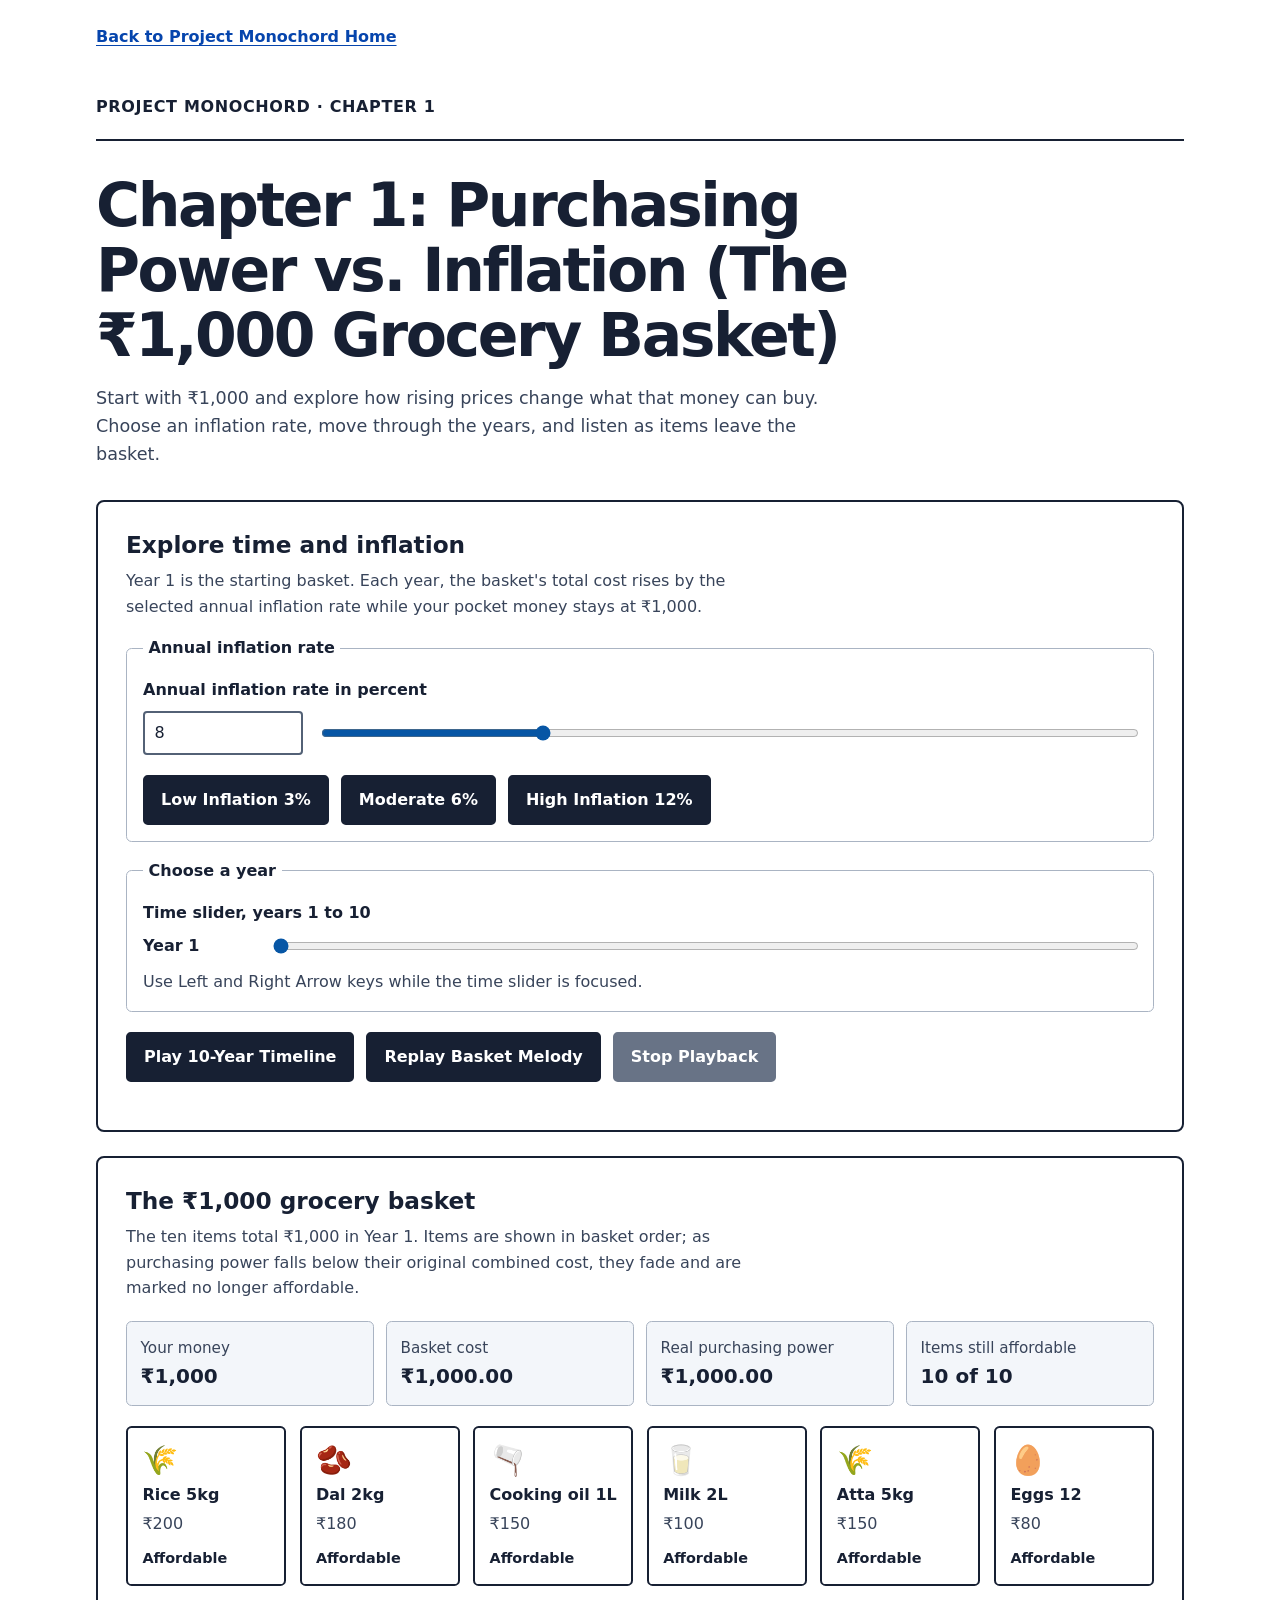
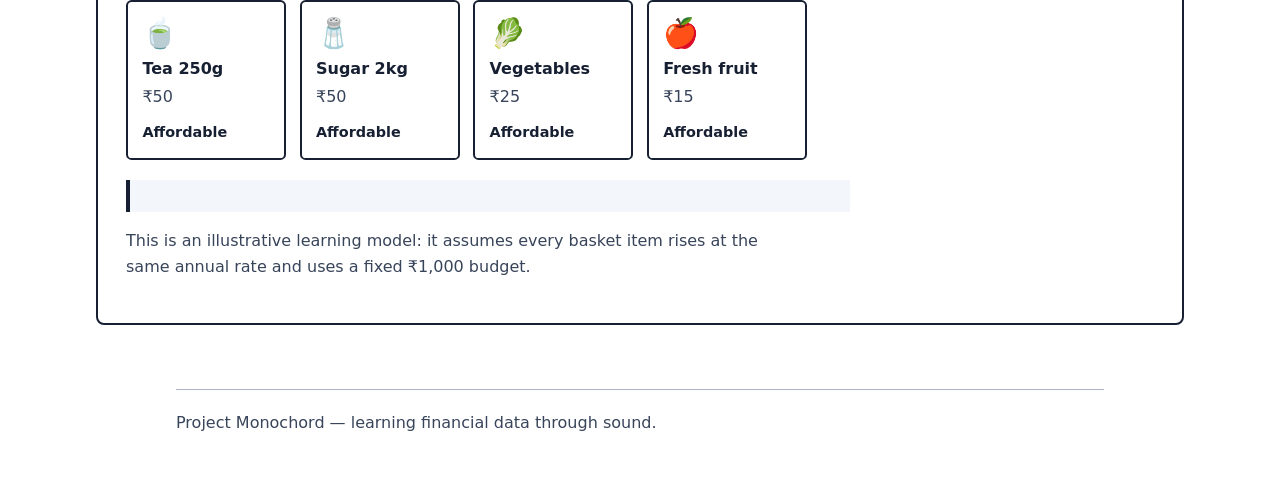
==== chapter1.html @ 303b6fab "Push index.html and chapters" ====
<!doctype html>
<html lang="en">
  <head>
    <meta charset="utf-8">
    <meta name="viewport" content="width=device-width, initial-scale=1">
    <title>Chapter 1: Purchasing Power vs. Inflation | Project Monochord</title>
    <link rel="stylesheet" href="style.css">
  </head>
  <body class="chapter-page">
    <a class="home-link" href="index.html">Back to Project Monochord Home</a>
    <a class="skip-link" href="#main-content">Skip to lesson</a>

    <header class="site-header">
      <p class="wordmark">PROJECT MONOCHORD · CHAPTER 1</p>
    </header>

    <main id="main-content" tabindex="-1">
      <section aria-labelledby="page-title">
        <h1 id="page-title">Chapter 1: Purchasing Power vs. Inflation (The ₹1,000 Grocery Basket)</h1>
        <p class="intro">
          Start with ₹1,000 and explore how rising prices change what that
          money can buy. Choose an inflation rate, move through the years,
          and listen as items leave the basket.
        </p>
      </section>

      <section class="panel" aria-labelledby="controls-title">
        <h2 id="controls-title">Explore time and inflation</h2>
        <p class="help-text">
          Year 1 is the starting basket. Each year, the basket's total cost
          rises by the selected annual inflation rate while your pocket money
          stays at ₹1,000.
        </p>

        <fieldset class="variable-controls">
          <legend>Annual inflation rate</legend>
          <label for="inflation-number">Annual inflation rate in percent</label>
          <div class="paired-control">
            <input
              id="inflation-number"
              type="number"
              min="0"
              max="30"
              step="0.1"
              value="8"
              inputmode="decimal"
            >
            <input
              id="inflation-range"
              type="range"
              min="0"
              max="30"
              step="0.1"
              value="8"
              aria-label="Annual inflation rate slider, percent"
            >
          </div>
          <div class="controls inflation-presets" role="group" aria-label="Inflation rate presets">
            <button type="button" data-rate="3">Low Inflation 3%</button>
            <button type="button" data-rate="6">Moderate 6%</button>
            <button type="button" data-rate="12">High Inflation 12%</button>
          </div>
        </fieldset>

        <fieldset class="variable-controls">
          <legend>Choose a year</legend>
          <label for="year-slider">Time slider, years 1 to 10</label>
          <div class="paired-control year-control">
            <output id="year-output" for="year-slider">Year 1</output>
            <input
              id="year-slider"
              type="range"
              min="1"
              max="10"
              step="1"
              value="1"
              aria-describedby="year-help"
            >
          </div>
          <p id="year-help" class="help-text">
            Use Left and Right Arrow keys while the time slider is focused.
          </p>
        </fieldset>

        <div class="controls" role="group" aria-label="Basket sound controls">
          <button id="play-timeline" type="button">Play 10-Year Timeline</button>
          <button id="replay-melody" type="button">Replay Basket Melody</button>
          <button id="stop-playback" type="button" disabled>Stop Playback</button>
        </div>
      </section>

      <section class="panel" aria-labelledby="basket-title">
        <h2 id="basket-title">The ₹1,000 grocery basket</h2>
        <p id="basket-instructions" class="help-text">
          The ten items total ₹1,000 in Year 1. Items are shown in basket
          order; as purchasing power falls below their original combined
          cost, they fade and are marked no longer affordable.
        </p>

        <div class="basket-summary" aria-label="Basket values">
          <p><span>Your money</span><strong>₹1,000</strong></p>
          <p><span>Basket cost</span><strong id="basket-cost"></strong></p>
          <p><span>Real purchasing power</span><strong id="purchasing-power"></strong></p>
          <p><span>Items still affordable</span><strong id="item-count"></strong></p>
        </div>

        <ul id="basket-items" class="grocery-grid" aria-label="Grocery items in the Year 1 basket">
          <li class="grocery-card" data-item="Rice 5kg" data-price="200">
            <span class="grocery-icon" aria-hidden="true">🌾</span>
            <span class="grocery-name">Rice 5kg</span>
            <span class="grocery-price">₹200</span>
            <span class="grocery-state">Affordable</span>
          </li>
          <li class="grocery-card" data-item="Dal 2kg" data-price="180">
            <span class="grocery-icon" aria-hidden="true">🫘</span>
            <span class="grocery-name">Dal 2kg</span>
            <span class="grocery-price">₹180</span>
            <span class="grocery-state">Affordable</span>
          </li>
          <li class="grocery-card" data-item="Cooking oil 1L" data-price="150">
            <span class="grocery-icon" aria-hidden="true">🫗</span>
            <span class="grocery-name">Cooking oil 1L</span>
            <span class="grocery-price">₹150</span>
            <span class="grocery-state">Affordable</span>
          </li>
          <li class="grocery-card" data-item="Milk 2L" data-price="100">
            <span class="grocery-icon" aria-hidden="true">🥛</span>
            <span class="grocery-name">Milk 2L</span>
            <span class="grocery-price">₹100</span>
            <span class="grocery-state">Affordable</span>
          </li>
          <li class="grocery-card" data-item="Atta 5kg" data-price="150">
            <span class="grocery-icon" aria-hidden="true">🌾</span>
            <span class="grocery-name">Atta 5kg</span>
            <span class="grocery-price">₹150</span>
            <span class="grocery-state">Affordable</span>
          </li>
          <li class="grocery-card" data-item="Eggs 12" data-price="80">
            <span class="grocery-icon" aria-hidden="true">🥚</span>
            <span class="grocery-name">Eggs 12</span>
            <span class="grocery-price">₹80</span>
            <span class="grocery-state">Affordable</span>
          </li>
          <li class="grocery-card" data-item="Tea 250g" data-price="50">
            <span class="grocery-icon" aria-hidden="true">🍵</span>
            <span class="grocery-name">Tea 250g</span>
            <span class="grocery-price">₹50</span>
            <span class="grocery-state">Affordable</span>
          </li>
          <li class="grocery-card" data-item="Sugar 2kg" data-price="50">
            <span class="grocery-icon" aria-hidden="true">🧂</span>
            <span class="grocery-name">Sugar 2kg</span>
            <span class="grocery-price">₹50</span>
            <span class="grocery-state">Affordable</span>
          </li>
          <li class="grocery-card" data-item="Vegetables" data-price="25">
            <span class="grocery-icon" aria-hidden="true">🥬</span>
            <span class="grocery-name">Vegetables</span>
            <span class="grocery-price">₹25</span>
            <span class="grocery-state">Affordable</span>
          </li>
          <li class="grocery-card" data-item="Fresh fruit" data-price="15">
            <span class="grocery-icon" aria-hidden="true">🍎</span>
            <span class="grocery-name">Fresh fruit</span>
            <span class="grocery-price">₹15</span>
            <span class="grocery-state">Affordable</span>
          </li>
        </ul>

        <p id="basket-announcement" class="status basket-announcement" role="status" aria-live="polite" aria-atomic="true"></p>
        <p class="help-text">
          This is an illustrative learning model: it assumes every basket
          item rises at the same annual rate and uses a fixed ₹1,000 budget.
        </p>
      </section>
    </main>

    <footer class="site-footer">
      <p>Project Monochord — learning financial data through sound.</p>
    </footer>

    <script>
      (() => {
        "use strict";

        const BASE_BUDGET = 1000;
        const MIN_RATE = 0;
        const MAX_RATE = 30;
        const MAX_YEARS = 10;
        const items = [...document.querySelectorAll(".grocery-card")].map((card) => ({
          card,
          name: card.dataset.item,
          price: Number(card.dataset.price),
          state: card.querySelector(".grocery-state")
        }));
        const inflationNumber = document.querySelector("#inflation-number");
        const inflationRange = document.querySelector("#inflation-range");
        const yearSlider = document.querySelector("#year-slider");
        const yearOutput = document.querySelector("#year-output");
        const basketCost = document.querySelector("#basket-cost");
        const purchasingPower = document.querySelector("#purchasing-power");
        const itemCount = document.querySelector("#item-count");
        const announcement = document.querySelector("#basket-announcement");
        const playTimelineButton = document.querySelector("#play-timeline");
        const replayButton = document.querySelector("#replay-melody");
        const stopButton = document.querySelector("#stop-playback");

        let selectedYear = 1;
        let previousAffordable = new Set(items.map((item) => item.name));
        let audioContext;
        let oscillators = [];
        let playbackToken = 0;

        const formatRupees = (value) => `₹${value.toLocaleString("en-IN", {
          minimumFractionDigits: 2,
          maximumFractionDigits: 2
        })}`;
        const inflationRate = () => Number(inflationNumber.value) / 100;

        function basketState(year) {
          const rate = inflationRate();
          const inflationMultiplier = Math.pow(1 + rate, year - 1);
          const cost = BASE_BUDGET * inflationMultiplier;
          const realPower = BASE_BUDGET / inflationMultiplier;
          let cumulativeCost = 0;
          const affordable = new Set();
          for (const item of items) {
            cumulativeCost += item.price;
            if (cumulativeCost <= realPower + 1e-8) affordable.add(item.name);
          }
          return { cost, realPower, affordable };
        }

        function updateBasket(announce = true) {
          const { cost, realPower, affordable } = basketState(selectedYear);
          const disappeared = items
            .filter((item) => previousAffordable.has(item.name) && !affordable.has(item.name))
            .map((item) => item.name);

          yearOutput.value = `Year ${selectedYear}`;
          yearOutput.textContent = `Year ${selectedYear}`;
          basketCost.textContent = formatRupees(cost);
          purchasingPower.textContent = formatRupees(realPower);
          itemCount.textContent = `${affordable.size} of ${items.length}`;

          items.forEach((item) => {
            const isAffordable = affordable.has(item.name);
            item.card.classList.toggle("is-unaffordable", !isAffordable);
            item.card.setAttribute(
              "aria-label",
              `${item.name}, Year 1 price ${formatRupees(item.price)}. ${isAffordable ? "Affordable" : "No longer affordable"} at Year ${selectedYear}.`
            );
            item.state.textContent = isAffordable ? "Affordable" : "No longer affordable";
          });

          if (announce) {
            const rateText = `${(inflationRate() * 100).toFixed(1)} percent`;
            const disappearanceText = disappeared.length
              ? ` Items just disappeared from the basket: ${disappeared.join(", ")}.`
              : " No item disappeared from the basket in this step.";
            announcement.textContent =
              `Year ${selectedYear}. Annual inflation rate ${rateText}. Real purchasing power ${formatRupees(realPower)}. ${affordable.size} of 10 items remain affordable.${disappearanceText}`;
          }
          previousAffordable = affordable;
        }

        function stopSounds() {
          for (const oscillator of oscillators) {
            try {
              oscillator.stop();
            } catch (error) {
              if (error.name !== "InvalidStateError") throw error;
            }
          }
          oscillators = [];
        }

        function stopPlayback(message = "Playback stopped.") {
          playbackToken += 1;
          stopSounds();
          playTimelineButton.disabled = false;
          playTimelineButton.textContent = "Play 10-Year Timeline";
          replayButton.disabled = false;
          stopButton.disabled = true;
          if (message) announcement.textContent = message;
        }

        function playNote(frequency, duration, volume, waveform, token) {
          if (token !== playbackToken) return;
          const start = audioContext.currentTime + 0.015;
          const oscillator = audioContext.createOscillator();
          const envelope = audioContext.createGain();
          oscillator.type = waveform;
          oscillator.frequency.setValueAtTime(frequency, start);
          envelope.gain.setValueAtTime(0, start);
          envelope.gain.linearRampToValueAtTime(volume, start + 0.025);
          envelope.gain.exponentialRampToValueAtTime(Math.max(volume * 0.16, 0.0001), start + duration * 0.35);
          envelope.gain.exponentialRampToValueAtTime(0.0001, start + duration);
          oscillator.connect(envelope);
          envelope.connect(audioContext.destination);
          oscillator.start(start);
          oscillator.stop(start + duration + 0.02);
          oscillators.push(oscillator);
          oscillator.addEventListener("ended", () => {
            oscillators = oscillators.filter((active) => active !== oscillator);
          }, { once: true });
        }

        async function prepareAudio() {
          if (!window.AudioContext) {
            announcement.textContent = "Audio is not supported in this browser. The basket and values remain available.";
            return false;
          }
          try {
            audioContext ??= new AudioContext();
            await audioContext.resume();
            return true;
          } catch (error) {
            announcement.textContent = "Audio could not be started. Check browser audio settings and try again.";
            console.error("Could not start grocery basket audio.", error);
            return false;
          }
        }

        async function playBasketMelody(year, token) {
          if (!await prepareAudio() || token !== playbackToken) return;
          stopSounds();
          const { affordable } = basketState(year);
          const availableItems = items.filter((item) => affordable.has(item.name));
          const rate = inflationRate();
          const purchasingRatio = Math.pow(1 + rate, -(year - 1));
          const tempo = 0.18 + (year - 1) * 0.035;
          const pitchScale = 0.65 + purchasingRatio * 0.35;
          const notes = [261.63, 293.66, 329.63, 349.23, 392, 440, 493.88, 523.25, 587.33, 659.25];
          for (const [index, item] of availableItems.entries()) {
            if (token !== playbackToken) return;
            const duration = Math.min(tempo * 0.85, 0.42);
            const frequency = notes[index] * pitchScale;
            playNote(frequency, duration, 0.075, "sine", token);
            playNote(frequency * 2, duration * 0.72, 0.012, "triangle", token);
            await new Promise((resolve) => window.setTimeout(resolve, tempo * 1000));
          }
        }

        async function playTimeline() {
          stopPlayback("");
          const token = playbackToken;
          if (!await prepareAudio() || token !== playbackToken) return;
          playTimelineButton.disabled = true;
          playTimelineButton.textContent = "Timeline Playing";
          replayButton.disabled = true;
          stopButton.disabled = false;
          for (let year = 1; year <= MAX_YEARS; year += 1) {
            if (token !== playbackToken) return;
            selectedYear = year;
            yearSlider.value = String(year);
            updateBasket(true);
            await playBasketMelody(year, token);
            if (token !== playbackToken) return;
            if (year < MAX_YEARS) await new Promise((resolve) => window.setTimeout(resolve, 350));
          }
          if (token === playbackToken) stopPlayback("10-year timeline complete.");
        }

        function setInflation(value) {
          const parsed = Number(value);
          if (!Number.isFinite(parsed) || parsed < MIN_RATE || parsed > MAX_RATE) return;
          const rate = Math.round(parsed * 10) / 10;
          inflationNumber.value = String(rate);
          inflationRange.value = String(rate);
          stopPlayback("");
          updateBasket(true);
        }

        inflationNumber.addEventListener("input", () => {
          if (inflationNumber.value !== "") setInflation(inflationNumber.value);
        });
        inflationRange.addEventListener("input", () => setInflation(inflationRange.value));
        inflationNumber.addEventListener("change", () => {
          if (inflationNumber.value === "" || !inflationNumber.validity.valid) {
            inflationNumber.value = inflationRange.value;
          }
        });
        yearSlider.addEventListener("input", () => {
          stopPlayback("");
          selectedYear = Number(yearSlider.value);
          updateBasket(true);
        });
        document.querySelectorAll("[data-rate]").forEach((button) => {
          button.addEventListener("click", () => setInflation(button.dataset.rate));
        });
        playTimelineButton.addEventListener("click", () => void playTimeline());
        replayButton.addEventListener("click", async () => {
          stopPlayback("");
          const token = playbackToken;
          stopButton.disabled = false;
          await playBasketMelody(selectedYear, token);
          if (token === playbackToken) stopButton.disabled = true;
        });
        stopButton.addEventListener("click", () => stopPlayback());

        updateBasket(false);
      })();
    </script>
  </body>
</html>
---- style.css ----
:root {
        color-scheme: light;
        font-family: system-ui, -apple-system, BlinkMacSystemFont, "Segoe UI", sans-serif;
        color: #172033;
        background: #fff;
        --ink: #172033;
        --muted: #38445a;
        --line: #aab4c3;
        --surface: #f3f6fa;
        --focus: #005fcc;
        --chart: #0756a5;
      }

      * {
        box-sizing: border-box;
      }

      body {
        min-width: 18rem;
        margin: 0;
        line-height: 1.6;
      }

      a {
        color: #0645ad;
        text-underline-offset: 0.2em;
      }

      a:focus-visible,
      button:focus-visible,
      input:focus-visible,
      select:focus-visible,
      [tabindex="0"]:focus-visible {
        outline: 3px solid var(--focus);
        outline-offset: 4px;
      }

      .skip-link {
        position: absolute;
        z-index: 1;
        top: 0.75rem;
        left: 0.75rem;
        padding: 0.65rem 0.9rem;
        transform: translateY(-200%);
        border-radius: 0.25rem;
        background: var(--ink);
        color: #fff;
      }

      .skip-link:focus {
        transform: translateY(0);
      }

      .site-header,
      main,
      .site-footer {
        width: min(100% - 2rem, 58rem);
        margin-inline: auto;
      }

      .site-header {
        padding-block: 1.25rem;
        border-bottom: 2px solid var(--ink);
      }

      .wordmark {
        margin: 0;
        font-size: 1rem;
        font-weight: 750;
        letter-spacing: 0.04em;
      }

      main {
        padding-block: clamp(2rem, 6vw, 4rem);
      }

      h1,
      h2,
      h3,
      p {
        margin-top: 0;
      }

      h1 {
        max-width: 18ch;
        margin-bottom: 1rem;
        font-size: clamp(2.25rem, 8vw, 3.75rem);
        line-height: 1.08;
        letter-spacing: -0.04em;
      }

      h2 {
        margin-bottom: 0.5rem;
        font-size: 1.45rem;
        line-height: 1.3;
      }

      h3 {
        margin-bottom: 0.75rem;
        font-size: 1.1rem;
      }

      .intro {
        max-width: 48rem;
        margin-bottom: 2rem;
        color: var(--muted);
        font-size: 1.1rem;
      }

      .panel {
        margin-top: 1.5rem;
        padding: clamp(1rem, 4vw, 1.75rem);
        border: 2px solid var(--ink);
        border-radius: 0.5rem;
      }

      .panel > p,
      .help-text {
        color: var(--muted);
      }

      .controls {
        display: flex;
        flex-wrap: wrap;
        align-items: center;
        gap: 0.75rem;
        margin-block: 1.25rem;
      }

      button {
        min-height: 3rem;
        padding: 0.65rem 1rem;
        border: 2px solid var(--ink);
        border-radius: 0.3rem;
        background: var(--ink);
        color: #fff;
        font: inherit;
        font-weight: 700;
        cursor: pointer;
      }

      button:hover:not(:disabled) {
        background: #303e57;
      }

      button:disabled {
        border-color: #687386;
        background: #687386;
        color: #fff;
        cursor: not-allowed;
      }

      .status {
        min-height: 1.6em;
        margin-bottom: 0;
        color: var(--muted);
        font-weight: 650;
      }

      .chart-instructions {
        margin-bottom: 0.75rem;
      }

      .chart-frame {
        overflow-x: auto;
        border: 1px solid var(--line);
        border-radius: 0.25rem;
        background: #fff;
      }

      .chart {
        display: block;
        width: 100%;
        min-width: 32rem;
        height: auto;
      }

      .chart-grid {
        stroke: #c8d0db;
        stroke-width: 1;
      }

      .chart-axis-label,
      .chart-month-label {
        fill: var(--ink);
        font-family: inherit;
        font-size: 14px;
      }

      .chart-line {
        fill: none;
        stroke: var(--chart);
        stroke-linecap: round;
        stroke-linejoin: round;
        stroke-width: 4;
      }

      .chart-point {
        fill: #fff;
        stroke: var(--chart);
        stroke-width: 4;
      }

      .chart-point.is-selected {
        fill: #f2b705;
        stroke: var(--ink);
        stroke-width: 4;
      }

      .data-table {
        width: 100%;
        margin-top: 1rem;
        border-collapse: collapse;
        text-align: left;
      }

      .data-table caption {
        margin-bottom: 0.5rem;
        font-weight: 700;
        text-align: left;
      }

      .data-table th,
      .data-table td {
        padding: 0.6rem 0.75rem;
        border: 1px solid var(--line);
      }

      .data-table thead th {
        background: var(--surface);
      }

      .data-table tbody tr[aria-current="true"] {
        outline: 3px solid var(--focus);
        outline-offset: -3px;
      }

      .trend-label {
        display: inline-block;
        padding: 0.1rem 0.45rem;
        border: 1px solid var(--line);
        border-radius: 0.25rem;
        font-weight: 650;
      }

      .edit-section {
        margin-top: 2rem;
      }

      .preset-row {
        display: flex;
        flex-wrap: wrap;
        align-items: end;
        gap: 0.75rem;
        margin-block: 1rem 1.5rem;
      }

      .preset-row label,
      .month-control label {
        font-weight: 700;
      }

      select,
      input[type="number"] {
        min-height: 2.75rem;
        padding: 0.45rem 0.6rem;
        border: 2px solid #536176;
        border-radius: 0.25rem;
        background: #fff;
        color: var(--ink);
        font: inherit;
      }

      .preset-row select {
        display: block;
        min-width: 14rem;
        margin-top: 0.3rem;
      }

      fieldset {
        min-width: 0;
        margin: 1rem 0 0;
        padding: 1rem;
        border: 1px solid var(--line);
        border-radius: 0.35rem;
      }

      legend {
        padding-inline: 0.35rem;
        font-weight: 750;
      }

      .month-control {
        display: grid;
        grid-template-columns: minmax(7rem, 1fr) minmax(6.5rem, 8rem) minmax(8rem, 2fr);
        align-items: center;
        gap: 0.75rem;
        padding-block: 0.55rem;
      }

      .month-control + .month-control {
        border-top: 1px solid #d5dbe4;
      }

      .month-control input[type="number"] {
        width: 100%;
      }

      .month-control input[type="range"] {
        width: 100%;
        accent-color: var(--chart);
      }

      .site-footer {
        padding-block: 1.25rem 2rem;
        border-top: 1px solid var(--line);
        color: var(--muted);
      }

      @media (max-width: 38rem) {
        .month-control {
          grid-template-columns: 1fr minmax(6.5rem, 8rem);
        }

        .month-control input[type="range"] {
          grid-column: 1 / -1;
        }

        .data-table th,
        .data-table td {
          padding: 0.5rem 0.4rem;
        }
      }

      @media (prefers-reduced-motion: reduce) {
        *,
        *::before,
        *::after {
          scroll-behavior: auto !important;
          animation-duration: 0.01ms !important;
          animation-iteration-count: 1 !important;
          transition-duration: 0.01ms !important;
        }
      }

      @font-face {
        font-family: "Dotrice";
        src: url("hdad-dotrice-1.001/Dotrice-Bold.otf") format("opentype");
        font-style: normal;
        font-weight: 700;
        font-display: swap;
      }

      .landing-page {
        min-height: 100vh;
        color: #111111;
        background: #faf3dc;
        font-family: "Atkinson Hyperlegible", "Arial", sans-serif;
      }

      .landing-page a {
        color: #111111;
      }

      .landing-page a:focus-visible,
      .chapter-page a:focus-visible {
        outline: 4px solid #111111;
        outline-offset: 5px;
      }

      .landing-hero,
      .landing-main,
      .landing-footer,
      .chapter-page main,
      .chapter-page header {
        width: min(100% - 2rem, 68rem);
        margin-inline: auto;
      }

      .landing-hero {
        padding-block: clamp(3.5rem, 12vw, 8rem) clamp(2.5rem, 7vw, 4.5rem);
        border-bottom: 2px solid #111111;
      }

      .landing-title {
        max-width: none;
        margin-bottom: 0.75rem;
        color: #111111;
        font-family: "Dotrice", "DotGothic16", monospace;
        font-size: clamp(2.5rem, 10vw, 6.5rem);
        font-weight: 700;
        letter-spacing: 0.035em;
        line-height: 1.12;
        overflow-wrap: anywhere;
      }

      .landing-byline {
        margin-bottom: 0;
        color: #111111;
        font-size: clamp(1.2rem, 3vw, 1.65rem);
      }

      .landing-main {
        padding-block: 1rem 4rem;
      }

      .landing-section {
        max-width: 52rem;
        padding-block: clamp(1.75rem, 5vw, 3rem);
        border-bottom: 1px solid #625a42;
      }

      .landing-section h2,
      .chapters-section h2 {
        color: #111111;
        font-size: clamp(1.5rem, 4vw, 2rem);
      }

      .landing-section p {
        max-width: 64ch;
        margin-bottom: 0;
        color: #111111;
        font-size: 1.1rem;
      }

      .chapters-section {
        padding-top: clamp(2.5rem, 7vw, 4rem);
      }

      .chapter-cards {
        display: grid;
        grid-template-columns: repeat(auto-fit, minmax(min(100%, 17rem), 1fr));
        gap: 1rem;
        margin: 1.5rem 0 0;
        padding: 0;
        list-style: none;
      }

      .chapter-card {
        display: flex;
        min-height: 11rem;
        flex-direction: column;
        justify-content: space-between;
        padding: 1.25rem;
        border: 2px solid #111111;
        border-radius: 0.35rem;
        background: #fffdf5;
        color: #111111;
        text-decoration: none;
      }

      .chapter-card:hover {
        background: #f0e5c4;
        text-decoration: underline;
        text-decoration-thickness: 2px;
        text-underline-offset: 0.2em;
      }

      .chapter-card h3 {
        margin-bottom: 1.5rem;
        color: #111111;
        font-size: 1.35rem;
        line-height: 1.35;
      }

      .chapter-card span {
        font-weight: 700;
      }

      .landing-footer {
        padding-block: 1.25rem 2rem;
        border-top: 1px solid #625a42;
      }

      .landing-footer p {
        margin: 0;
      }

      .home-link {
        display: inline-block;
        margin: 1rem max(1rem, calc((100% - 68rem) / 2));
        padding: 0.5rem 0;
        font-weight: 700;
      }

      .chapter-page {
        min-height: 100vh;
      }

      .chapter-page main {
        padding-block: 2rem 4rem;
      }

      .chapter-page h1 {
        max-width: 22ch;
      }

      .chapter-page p {
        max-width: 65ch;
      }

      @media (max-width: 38rem) {
        .home-link {
          margin-inline: 1rem;
        }
      }

      .mode-options {
        display: grid;
        gap: 0.75rem;
        margin: 0;
        padding: 1rem;
        border: 1px solid var(--line);
        border-radius: 0.35rem;
      }

      .mode-options label {
        display: flex;
        align-items: flex-start;
        gap: 0.6rem;
        font-weight: 700;
      }

      .mode-options input {
        flex: 0 0 auto;
        width: 1.2rem;
        height: 1.2rem;
        margin: 0.2rem 0 0;
        accent-color: var(--chart);
      }

      .variable-controls {
        margin-top: 1rem;
      }

      .variable-controls > label {
        display: block;
        margin-bottom: 0.5rem;
        font-weight: 700;
      }

      .paired-control {
        display: grid;
        grid-template-columns: minmax(7rem, 10rem) minmax(10rem, 1fr);
        align-items: center;
        gap: 1rem;
      }

      .paired-control input[type="number"] {
        width: 100%;
        min-width: 0;
      }

      .paired-control input[type="range"] {
        width: 100%;
        accent-color: var(--chart);
      }

      .year-control {
        grid-template-columns: minmax(5rem, 7rem) minmax(10rem, 1fr);
      }

      .variable-controls .help-text {
        margin: 0.65rem 0 0;
      }

      .growth-layout {
        display: grid;
        grid-template-columns: minmax(0, 1.5fr) minmax(14rem, 1fr);
        align-items: center;
        gap: 1.25rem;
      }

      .growth-chart {
        min-width: 0;
      }

      .growth-chart .chart {
        min-width: 34rem;
      }

      .growth-readout {
        padding: 1rem;
        border-left: 0.3rem solid var(--ink);
        background: var(--surface);
      }

      .current-value {
        margin-bottom: 0.5rem;
        font-size: 1.25rem;
        font-weight: 750;
      }

      .growth-readout .status {
        margin-bottom: 0.75rem;
      }

      .growth-readout .help-text {
        margin-bottom: 0;
      }

      @media (max-width: 48rem) {
        .growth-layout {
          grid-template-columns: 1fr;
        }
      }

      @media (max-width: 30rem) {
        .paired-control,
        .year-control {
          grid-template-columns: minmax(6rem, 8rem) minmax(0, 1fr);
          gap: 0.6rem;
        }
      }

      .market-control {
        margin: 1rem 0 0;
        padding: 1rem;
        border: 1px solid var(--line);
        border-radius: 0.35rem;
      }

      .market-paired-control {
        display: grid;
        grid-template-columns: minmax(15rem, 1fr) minmax(6rem, 8rem) minmax(10rem, 1.5fr);
        align-items: center;
        gap: 1rem;
      }

      .market-paired-control label {
        font-weight: 700;
      }

      .market-paired-control input[type="number"] {
        width: 100%;
        min-width: 0;
      }

      .market-paired-control input[type="range"] {
        width: 100%;
        accent-color: var(--chart);
      }

      .market-chart-frame {
        overflow-x: auto;
        border: 1px solid var(--line);
        border-radius: 0.25rem;
        background: #fff;
      }

      .market-chart {
        display: block;
        width: 100%;
        min-width: 34rem;
        height: auto;
      }

      .market-grid-line {
        stroke: #c8d0db;
        stroke-width: 1;
      }

      .market-axis-label,
      .market-curve-label {
        fill: var(--ink);
        font-family: inherit;
        font-size: 14px;
      }

      .market-curve-label {
        font-weight: 750;
      }

      .supply-curve,
      .demand-curve {
        fill: none;
        stroke-linecap: round;
        stroke-width: 5;
      }

      .supply-curve {
        stroke: #0756a5;
      }

      .demand-curve {
        stroke: #9a3412;
        stroke-dasharray: 12 7;
      }

      .equilibrium-dot {
        fill: #f2b705;
        stroke: #111;
        stroke-width: 4;
      }

      .market-readout {
        margin: 1rem 0 0;
        padding: 1rem;
        border-left: 0.3rem solid var(--ink);
        background: var(--surface);
        font-weight: 700;
      }

      @media (max-width: 42rem) {
        .market-paired-control {
          grid-template-columns: minmax(0, 1fr) minmax(6rem, 8rem);
          gap: 0.65rem;
        }

        .market-paired-control label {
          grid-column: 1 / -1;
        }
      }

      .basket-summary {
        display: grid;
        grid-template-columns: repeat(auto-fit, minmax(min(100%, 12rem), 1fr));
        gap: 0.75rem;
        margin-block: 1.25rem;
      }

      .basket-summary p {
        display: flex;
        min-height: 5rem;
        flex-direction: column;
        justify-content: space-between;
        margin: 0;
        padding: 0.85rem;
        border: 1px solid var(--line);
        border-radius: 0.35rem;
        background: var(--surface);
      }

      .basket-summary span {
        color: var(--muted);
        font-size: 0.95rem;
      }

      .basket-summary strong {
        font-size: 1.25rem;
      }

      .grocery-grid {
        display: grid;
        grid-template-columns: repeat(auto-fit, minmax(min(100%, 10rem), 1fr));
        gap: 0.85rem;
        margin: 1.25rem 0;
        padding: 0;
        list-style: none;
      }

      .grocery-card {
        display: flex;
        min-height: 10rem;
        flex-direction: column;
        align-items: flex-start;
        gap: 0.2rem;
        padding: 0.9rem;
        border: 2px solid var(--ink);
        border-radius: 0.35rem;
        background: #fff;
        transition: opacity 180ms ease, background-color 180ms ease;
      }

      .grocery-card.is-unaffordable {
        opacity: 0.42;
        background: var(--surface);
      }

      .grocery-icon {
        font-size: 1.8rem;
        line-height: 1.25;
      }

      .grocery-name {
        font-weight: 750;
      }

      .grocery-price {
        color: var(--muted);
      }

      .grocery-state {
        margin-top: auto;
        font-size: 0.9rem;
        font-weight: 700;
      }

      .basket-announcement {
        margin-block: 1rem;
        padding: 1rem;
        border-left: 0.3rem solid var(--ink);
        background: var(--surface);
      }

      .inflation-presets {
        margin-bottom: 0;
      }

      #year-output {
        font-weight: 750;
      }

      @media (prefers-reduced-motion: reduce) {
        .grocery-card {
          transition: none;
        }
      }
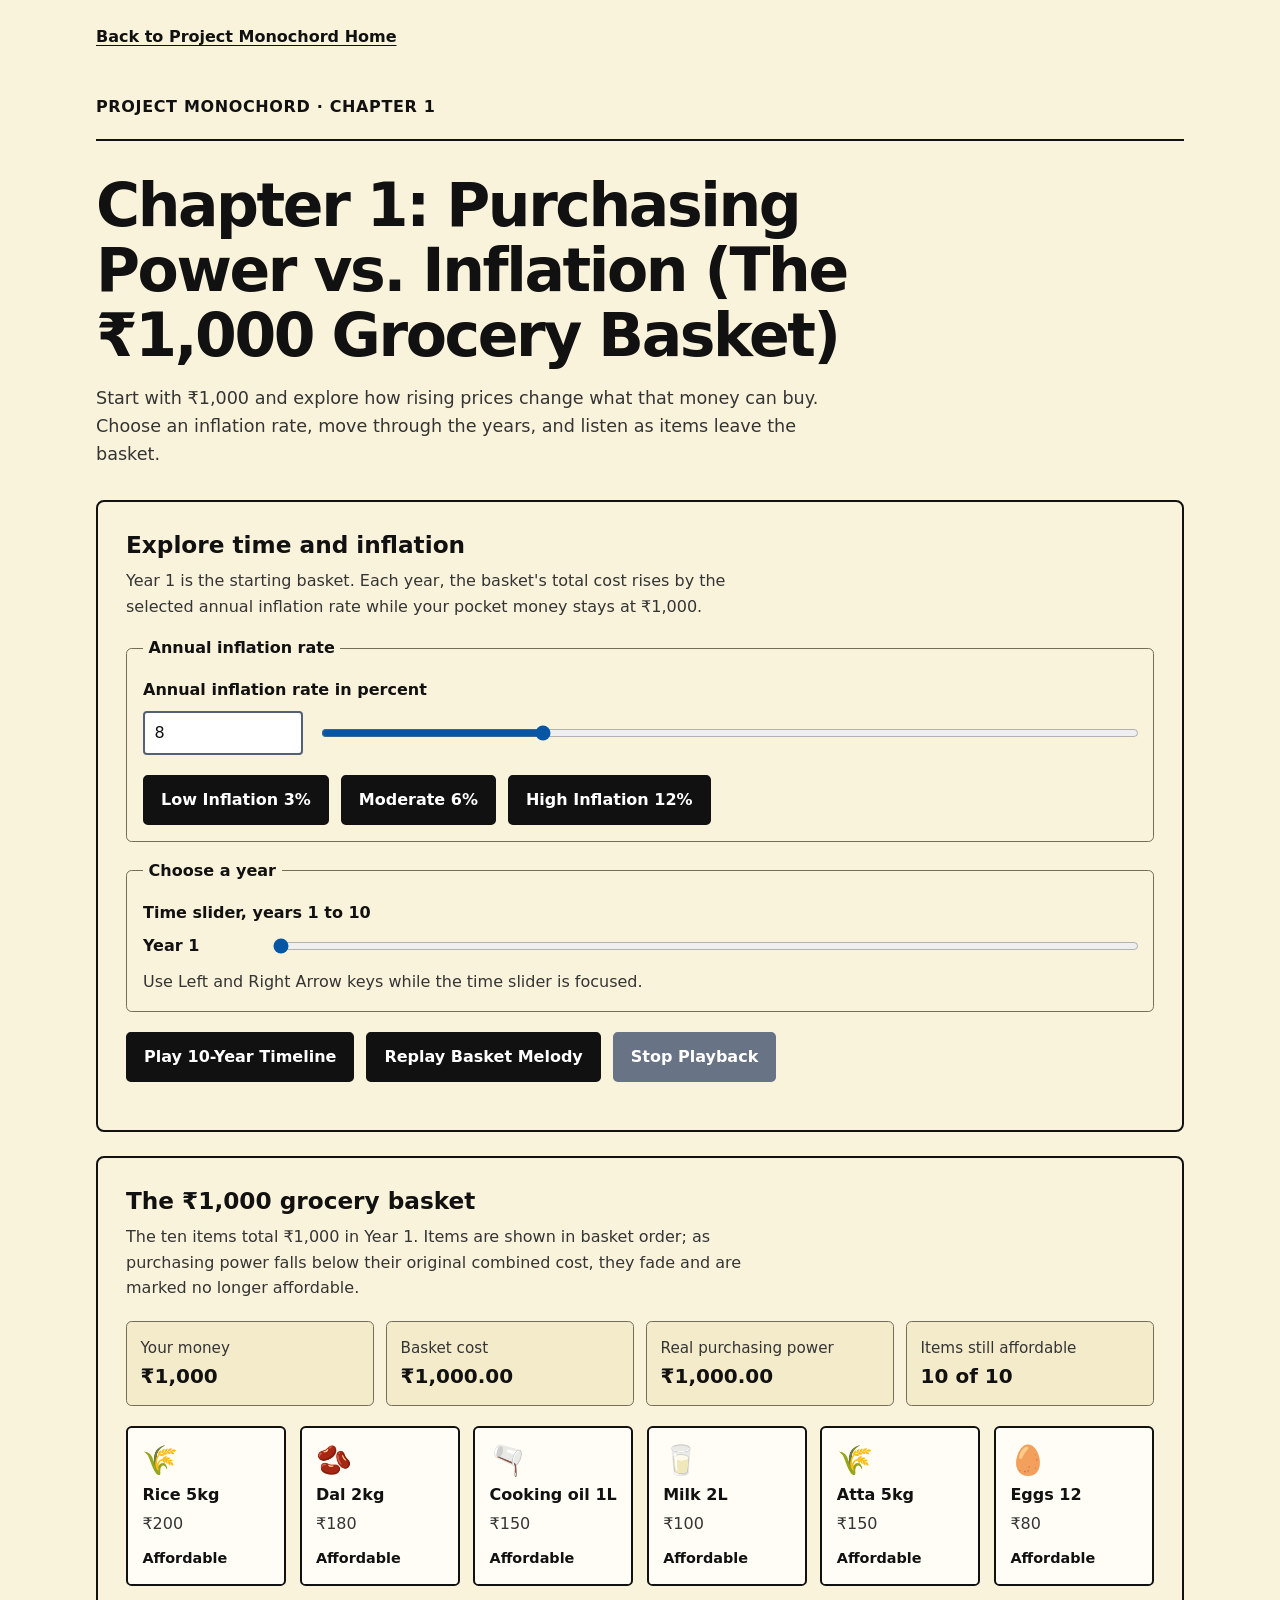
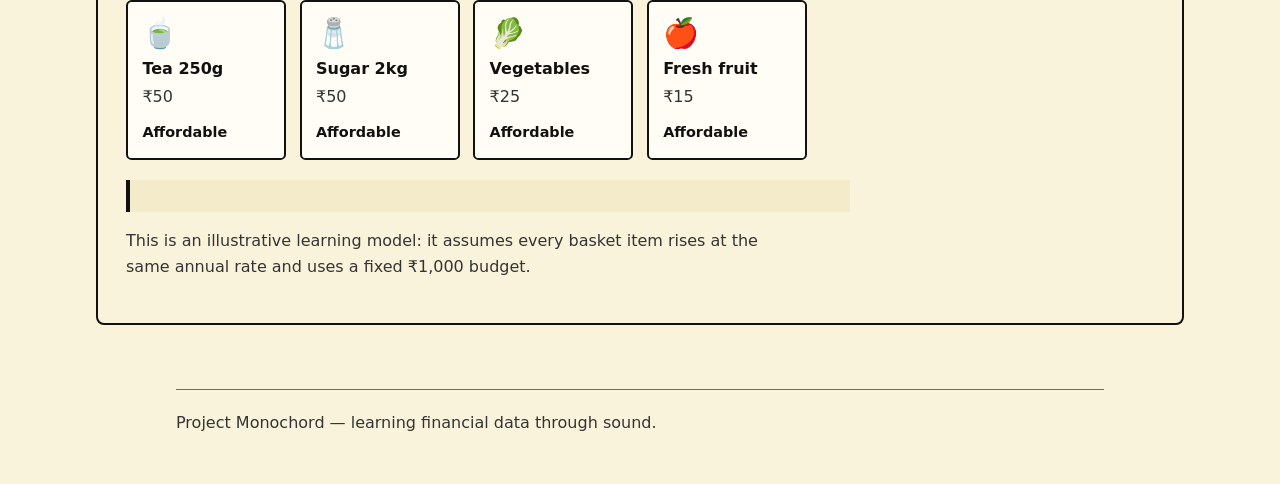
==== commit 9844a073: "Update Project Monochord theme and chapters" ====
--- a/chapter1.html
+++ b/chapter1.html
@@ -3,6 +3,7 @@
   <head>
     <meta charset="utf-8">
     <meta name="viewport" content="width=device-width, initial-scale=1">
+    <meta name="theme-color" content="#FAF3DC">
     <title>Chapter 1: Purchasing Power vs. Inflation | Project Monochord</title>
     <link rel="stylesheet" href="style.css">
   </head>
--- a/style.css
+++ b/style.css
@@ -1,28 +1,34 @@
       :root {
         color-scheme: light;
         font-family: system-ui, -apple-system, BlinkMacSystemFont, "Segoe UI", sans-serif;
-        color: #172033;
-        background: #fff;
-        --ink: #172033;
-        --muted: #38445a;
-        --line: #aab4c3;
-        --surface: #f3f6fa;
+        color: #111111;
+        background: #FAF3DC;
+        --ink: #111111;
+        --muted: #343434;
+        --line: #756d58;
+        --surface: #F4EBCB;
         --focus: #005fcc;
         --chart: #0756a5;
       }
 
       * {
         box-sizing: border-box;
+      }
+
+      html {
+        scroll-behavior: smooth;
       }
 
       body {
         min-width: 18rem;
         margin: 0;
+        background: #FAF3DC;
+        color: var(--ink);
         line-height: 1.6;
       }
 
       a {
-        color: #0645ad;
+        color: var(--ink);
         text-underline-offset: 0.2em;
       }
 
@@ -165,7 +171,7 @@
         overflow-x: auto;
         border: 1px solid var(--line);
         border-radius: 0.25rem;
-        background: #fff;
+        background: #fffdf5;
       }
 
       .chart {
@@ -354,7 +360,7 @@
       .landing-page {
         min-height: 100vh;
         color: #111111;
-        background: #faf3dc;
+        background: #FAF3DC;
         font-family: "Atkinson Hyperlegible", "Arial", sans-serif;
       }
 
@@ -378,8 +384,18 @@
       }
 
       .landing-hero {
-        padding-block: clamp(3.5rem, 12vw, 8rem) clamp(2.5rem, 7vw, 4.5rem);
+        position: relative;
+        display: grid;
+        min-height: 100vh;
+        min-height: 100svh;
+        place-items: center;
+        padding: clamp(2rem, 6vh, 4rem) 1rem 5rem;
         border-bottom: 2px solid #111111;
+        text-align: center;
+      }
+
+      .landing-hero-copy {
+        width: min(100%, 68rem);
       }
 
       .landing-title {
@@ -398,6 +414,26 @@
         margin-bottom: 0;
         color: #111111;
         font-size: clamp(1.2rem, 3vw, 1.65rem);
+      }
+
+      .scroll-cue {
+        position: absolute;
+        bottom: clamp(1rem, 3vh, 2rem);
+        left: 50%;
+        display: inline-flex;
+        min-height: 2.75rem;
+        align-items: center;
+        justify-content: center;
+        padding: 0.4rem 0.75rem;
+        transform: translateX(-50%);
+        border-radius: 0.2rem;
+        font-weight: 700;
+        text-decoration-thickness: 1px;
+        white-space: nowrap;
+      }
+
+      .scroll-cue:hover {
+        background: #F4EBCB;
       }
 
       .landing-main {
@@ -645,7 +681,7 @@
         overflow-x: auto;
         border: 1px solid var(--line);
         border-radius: 0.25rem;
-        background: #fff;
+        background: #fffdf5;
       }
 
       .market-chart {
@@ -758,12 +794,12 @@
         padding: 0.9rem;
         border: 2px solid var(--ink);
         border-radius: 0.35rem;
-        background: #fff;
-        transition: opacity 180ms ease, background-color 180ms ease;
+        background: #fffdf5;
+        transition: background-color 180ms ease;
       }
 
       .grocery-card.is-unaffordable {
-        opacity: 0.42;
+        border-style: dashed;
         background: var(--surface);
       }
 
@@ -802,6 +838,10 @@
       }
 
       @media (prefers-reduced-motion: reduce) {
+        html {
+          scroll-behavior: auto;
+        }
+
         .grocery-card {
           transition: none;
         }
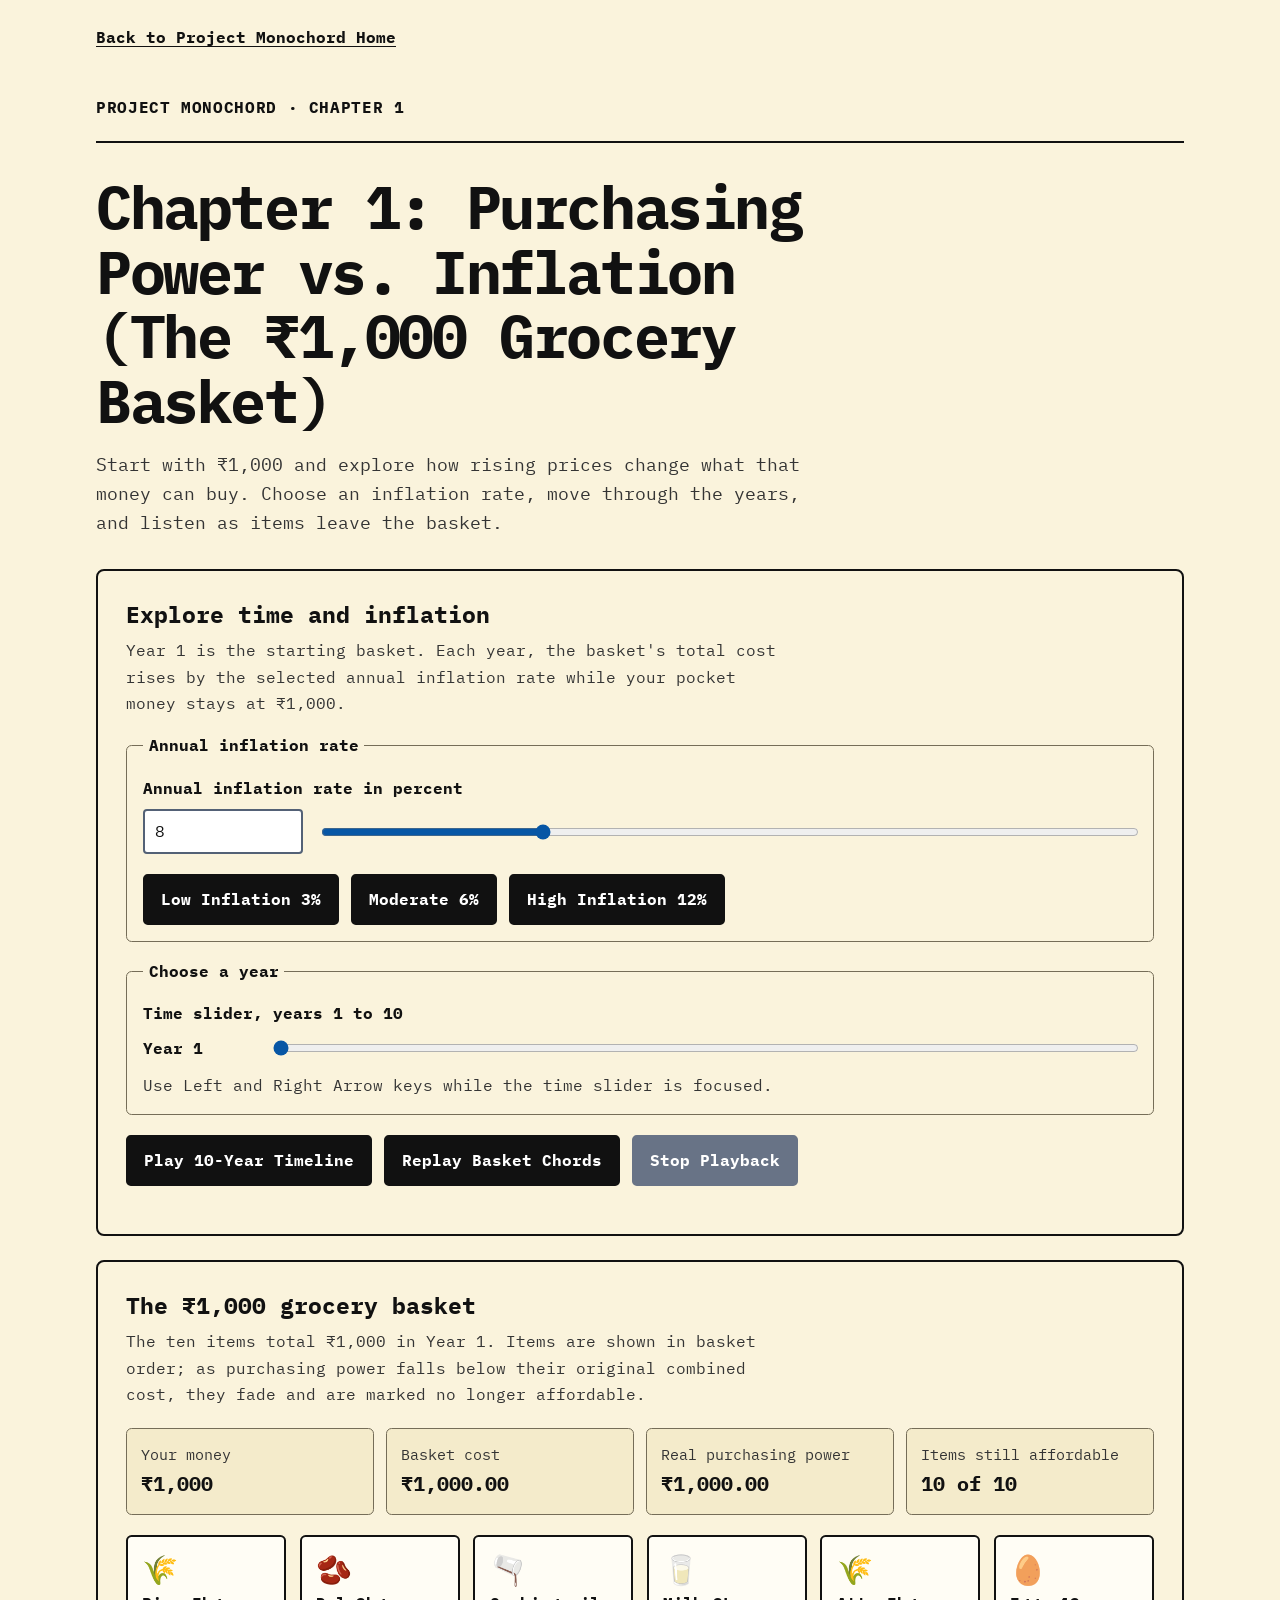
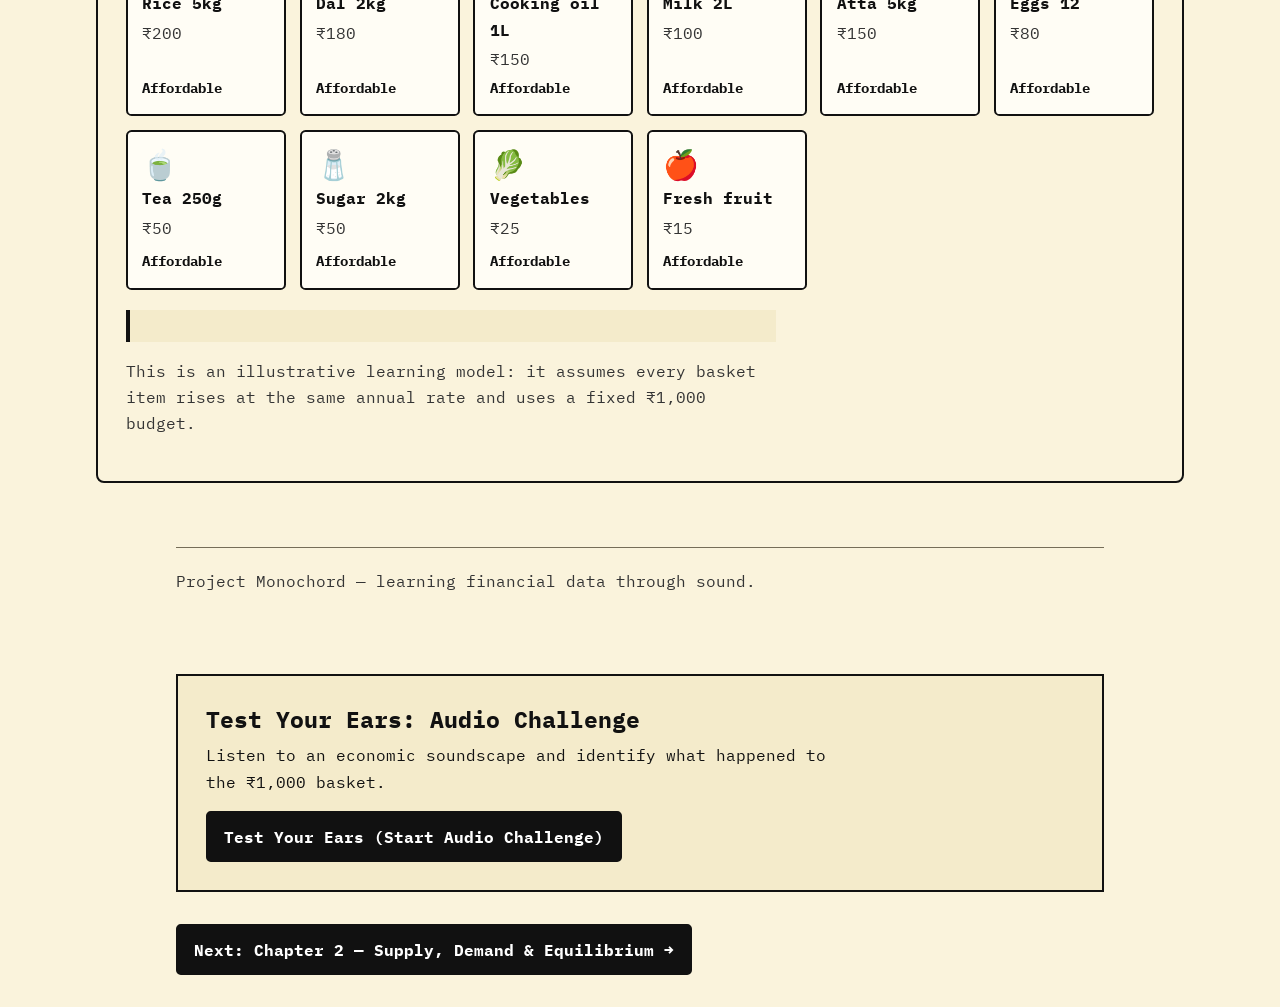
==== commit 289f88b7: "Added Test Your Ears audio assessment to all 3 chapters" ====
--- a/chapter1.html
+++ b/chapter1.html
@@ -5,6 +5,12 @@
     <meta name="viewport" content="width=device-width, initial-scale=1">
     <meta name="theme-color" content="#FAF3DC">
     <title>Chapter 1: Purchasing Power vs. Inflation | Project Monochord</title>
+    <link rel="preconnect" href="https://fonts.googleapis.com">
+    <link rel="preconnect" href="https://fonts.gstatic.com" crossorigin>
+    <link
+      href="https://fonts.googleapis.com/css2?family=IBM+Plex+Mono:wght@400;500;600;700&display=swap"
+      rel="stylesheet"
+    >
     <link rel="stylesheet" href="style.css">
   </head>
   <body class="chapter-page">
@@ -85,7 +91,7 @@
 
         <div class="controls" role="group" aria-label="Basket sound controls">
           <button id="play-timeline" type="button">Play 10-Year Timeline</button>
-          <button id="replay-melody" type="button">Replay Basket Melody</button>
+          <button id="replay-melody" type="button">Replay Basket Chords</button>
           <button id="stop-playback" type="button" disabled>Stop Playback</button>
         </div>
       </section>
@@ -180,6 +186,29 @@
       <p>Project Monochord — learning financial data through sound.</p>
     </footer>
 
+    <section class="ears-challenge" id="audio-challenge" data-challenge="inflation" aria-labelledby="challenge-title">
+      <h2 id="challenge-title">Test Your Ears: Audio Challenge</h2>
+      <p>Listen to an economic soundscape and identify what happened to the ₹1,000 basket.</p>
+      <button id="challenge-start" type="button">Test Your Ears (Start Audio Challenge)</button>
+      <div id="challenge-panel" hidden>
+        <h3 id="challenge-question" class="challenge-prompt" tabindex="-1">What happened to the ₹1,000 basket?</h3>
+        <p id="challenge-audio-status" class="status" role="status" aria-live="polite">Listen to the full 3-second soundscape before choosing.</p>
+        <div id="challenge-answers" class="challenge-answers" role="group" aria-label="Answer choices"></div>
+        <div class="controls">
+          <button id="challenge-replay" type="button">Replay Soundscape</button>
+          <button id="challenge-another" type="button" hidden>Try Another Soundscape</button>
+          <button id="challenge-exit" type="button">Exit Challenge &amp; Show Visuals</button>
+        </div>
+        <p id="challenge-feedback" class="challenge-feedback" role="status" aria-live="assertive" aria-atomic="true" hidden></p>
+        <p id="challenge-score" class="challenge-score" aria-live="polite">Score: 0 correct out of 0 answered.</p>
+      </div>
+    </section>
+
+    <nav class="lesson-navigation" aria-label="Chapter navigation">
+      <a class="navigation-button" href="chapter2.html">Next: Chapter 2 — Supply, Demand &amp; Equilibrium →</a>
+    </nav>
+
+    <script src="audio-challenge.js"></script>
     <script>
       (() => {
         "use strict";
@@ -188,6 +217,18 @@
         const MIN_RATE = 0;
         const MAX_RATE = 30;
         const MAX_YEARS = 10;
+        const YEAR_CHORDS = [
+          [[261.63, 329.63, 392], [196, 246.94, 293.66], [174.61, 220, 261.63]],
+          [[246.94, 293.66, 369.99]],
+          [[220, 261.63, 329.63]],
+          [[196, 233.08, 293.66]],
+          [[174.61, 207.65, 261.63]],
+          [[164.81, 196, 246.94]],
+          [[146.83, 174.61, 220]],
+          [[130.81, 155.56, 196]],
+          [[116.54, 138.59, 164.81]],
+          [[98, 116.54]]
+        ];
         const items = [...document.querySelectorAll(".grocery-card")].map((card) => ({
           card,
           name: card.dataset.item,
@@ -266,9 +307,13 @@
         }
 
         function stopSounds() {
-          for (const oscillator of oscillators) {
+          const now = audioContext?.currentTime ?? 0;
+          for (const voice of oscillators) {
+            voice.envelope.gain.cancelScheduledValues(now);
+            voice.envelope.gain.setValueAtTime(voice.envelope.gain.value, now);
+            voice.envelope.gain.linearRampToValueAtTime(0, now + 0.07);
             try {
-              oscillator.stop();
+              voice.oscillator.stop(now + 0.085);
             } catch (error) {
               if (error.name !== "InvalidStateError") throw error;
             }
@@ -286,25 +331,37 @@
           if (message) announcement.textContent = message;
         }
 
-        function playNote(frequency, duration, volume, waveform, token) {
-          if (token !== playbackToken) return;
+        function playChord(frequencies, duration, token) {
+          if (token !== playbackToken) return Promise.resolve();
           const start = audioContext.currentTime + 0.015;
-          const oscillator = audioContext.createOscillator();
-          const envelope = audioContext.createGain();
-          oscillator.type = waveform;
-          oscillator.frequency.setValueAtTime(frequency, start);
-          envelope.gain.setValueAtTime(0, start);
-          envelope.gain.linearRampToValueAtTime(volume, start + 0.025);
-          envelope.gain.exponentialRampToValueAtTime(Math.max(volume * 0.16, 0.0001), start + duration * 0.35);
-          envelope.gain.exponentialRampToValueAtTime(0.0001, start + duration);
-          oscillator.connect(envelope);
-          envelope.connect(audioContext.destination);
-          oscillator.start(start);
-          oscillator.stop(start + duration + 0.02);
-          oscillators.push(oscillator);
-          oscillator.addEventListener("ended", () => {
-            oscillators = oscillators.filter((active) => active !== oscillator);
-          }, { once: true });
+          let voicesRemaining = frequencies.length * 2;
+          return new Promise((resolve) => {
+            const onVoiceEnded = (voice) => {
+              oscillators = oscillators.filter((active) => active !== voice);
+              voicesRemaining -= 1;
+              if (voicesRemaining === 0) resolve();
+            };
+
+            frequencies.forEach((frequency) => {
+              for (const [waveform, volume] of [["triangle", 0.026], ["sine", 0.018]]) {
+                const oscillator = audioContext.createOscillator();
+                const envelope = audioContext.createGain();
+                const voice = { oscillator, envelope };
+                oscillator.type = waveform;
+                oscillator.frequency.setValueAtTime(frequency, start);
+                envelope.gain.setValueAtTime(0, start);
+                envelope.gain.linearRampToValueAtTime(volume, start + 0.07);
+                envelope.gain.setValueAtTime(volume, start + duration - 0.14);
+                envelope.gain.exponentialRampToValueAtTime(0.0001, start + duration);
+                oscillator.connect(envelope);
+                envelope.connect(audioContext.destination);
+                oscillator.addEventListener("ended", () => onVoiceEnded(voice), { once: true });
+                oscillator.start(start);
+                oscillator.stop(start + duration + 0.015);
+                oscillators.push(voice);
+              }
+            });
+          });
         }
 
         async function prepareAudio() {
@@ -323,23 +380,18 @@
           }
         }
 
-        async function playBasketMelody(year, token) {
+        async function playBasketChords(year, token) {
           if (!await prepareAudio() || token !== playbackToken) return;
           stopSounds();
-          const { affordable } = basketState(year);
-          const availableItems = items.filter((item) => affordable.has(item.name));
-          const rate = inflationRate();
-          const purchasingRatio = Math.pow(1 + rate, -(year - 1));
-          const tempo = 0.18 + (year - 1) * 0.035;
-          const pitchScale = 0.65 + purchasingRatio * 0.35;
-          const notes = [261.63, 293.66, 329.63, 349.23, 392, 440, 493.88, 523.25, 587.33, 659.25];
-          for (const [index, item] of availableItems.entries()) {
+          const chords = YEAR_CHORDS[year - 1];
+          const duration = Math.min(0.48 + (year - 1) * 0.065, 1.05);
+          const gap = 0.09 + (year - 1) * 0.025;
+          for (const [index, frequencies] of chords.entries()) {
             if (token !== playbackToken) return;
-            const duration = Math.min(tempo * 0.85, 0.42);
-            const frequency = notes[index] * pitchScale;
-            playNote(frequency, duration, 0.075, "sine", token);
-            playNote(frequency * 2, duration * 0.72, 0.012, "triangle", token);
-            await new Promise((resolve) => window.setTimeout(resolve, tempo * 1000));
+            await playChord(frequencies, duration, token);
+            if (index < chords.length - 1) {
+              await new Promise((resolve) => window.setTimeout(resolve, gap * 1000));
+            }
           }
         }
 
@@ -356,9 +408,11 @@
             selectedYear = year;
             yearSlider.value = String(year);
             updateBasket(true);
-            await playBasketMelody(year, token);
+            await playBasketChords(year, token);
             if (token !== playbackToken) return;
-            if (year < MAX_YEARS) await new Promise((resolve) => window.setTimeout(resolve, 350));
+            if (year < MAX_YEARS) {
+              await new Promise((resolve) => window.setTimeout(resolve, 200 + year * 65));
+            }
           }
           if (token === playbackToken) stopPlayback("10-year timeline complete.");
         }
@@ -371,6 +425,7 @@
           inflationRange.value = String(rate);
           stopPlayback("");
           updateBasket(true);
+          void playBasketChords(selectedYear, playbackToken);
         }
 
         inflationNumber.addEventListener("input", () => {
@@ -386,16 +441,18 @@
           stopPlayback("");
           selectedYear = Number(yearSlider.value);
           updateBasket(true);
+          void playBasketChords(selectedYear, playbackToken);
         });
         document.querySelectorAll("[data-rate]").forEach((button) => {
           button.addEventListener("click", () => setInflation(button.dataset.rate));
         });
+        window.addEventListener("monochord:stop-audio", () => stopPlayback(""));
         playTimelineButton.addEventListener("click", () => void playTimeline());
         replayButton.addEventListener("click", async () => {
           stopPlayback("");
           const token = playbackToken;
           stopButton.disabled = false;
-          await playBasketMelody(selectedYear, token);
+          await playBasketChords(selectedYear, token);
           if (token === playbackToken) stopButton.disabled = true;
         });
         stopButton.addEventListener("click", () => stopPlayback());
--- a/style.css
+++ b/style.css
@@ -1,6 +1,6 @@
       :root {
         color-scheme: light;
-        font-family: system-ui, -apple-system, BlinkMacSystemFont, "Segoe UI", sans-serif;
+        font-family: "IBM Plex Mono", monospace;
         color: #111111;
         background: #FAF3DC;
         --ink: #111111;
@@ -24,7 +24,7 @@
         margin: 0;
         background: #FAF3DC;
         color: var(--ink);
-        line-height: 1.6;
+        line-height: 1.65;
       }
 
       a {
@@ -351,7 +351,7 @@
 
       @font-face {
         font-family: "Dotrice";
-        src: url("hdad-dotrice-1.001/Dotrice-Bold.otf") format("opentype");
+        src: url("./hdad-dotrice-1.001/Dotrice-Bold.otf") format("opentype");
         font-style: normal;
         font-weight: 700;
         font-display: swap;
@@ -361,7 +361,6 @@
         min-height: 100vh;
         color: #111111;
         background: #FAF3DC;
-        font-family: "Atkinson Hyperlegible", "Arial", sans-serif;
       }
 
       .landing-page a {
@@ -402,7 +401,7 @@
         max-width: none;
         margin-bottom: 0.75rem;
         color: #111111;
-        font-family: "Dotrice", "DotGothic16", monospace;
+        font-family: "Dotrice", monospace !important;
         font-size: clamp(2.5rem, 10vw, 6.5rem);
         font-weight: 700;
         letter-spacing: 0.035em;
@@ -436,6 +435,54 @@
         background: #F4EBCB;
       }
 
+      @keyframes hero-reveal {
+        from {
+          opacity: 0;
+        }
+
+        to {
+          opacity: 1;
+        }
+      }
+
+      @keyframes hero-breathe {
+        0%,
+        100% {
+          transform: scale(1);
+          filter: drop-shadow(0 0 0 rgb(17 17 17 / 0));
+        }
+
+        50% {
+          transform: scale(1.012);
+          filter: drop-shadow(0 0 0.5rem rgb(17 17 17 / 0.14));
+        }
+      }
+
+      @keyframes cue-breathe {
+        0%,
+        100% {
+          transform: translateX(-50%) scale(1);
+        }
+
+        50% {
+          transform: translateX(-50%) scale(1.04);
+        }
+      }
+
+      @media (prefers-reduced-motion: no-preference) {
+        .landing-hero-copy {
+          animation:
+            hero-reveal 1.1s ease-out both,
+            hero-breathe 6s ease-in-out 1.1s infinite;
+        }
+
+        .scroll-cue {
+          animation:
+            hero-reveal 700ms ease-out 350ms both,
+            cue-breathe 3.6s ease-in-out 1.05s infinite;
+        }
+      }
+
       .landing-main {
         padding-block: 1rem 4rem;
       }
@@ -503,6 +550,22 @@
         font-weight: 700;
       }
 
+      .educator-section {
+        display: grid;
+        justify-items: start;
+        gap: 0.75rem;
+        max-width: 52rem;
+        margin-top: 2rem;
+        padding: 1.5rem;
+        border: 2px solid var(--ink);
+        background: var(--surface);
+      }
+
+      .educator-section h2,
+      .educator-section p {
+        margin-bottom: 0;
+      }
+
       .landing-footer {
         padding-block: 1.25rem 2rem;
         border-top: 1px solid #625a42;
@@ -519,6 +582,81 @@
         font-weight: 700;
       }
 
+      .lesson-navigation {
+        display: flex;
+        flex-wrap: wrap;
+        justify-content: space-between;
+        gap: 0.75rem;
+        width: min(100% - 2rem, 58rem);
+        margin: 0 auto 2rem;
+      }
+
+      .navigation-button {
+        display: inline-flex;
+        min-height: 3rem;
+        align-items: center;
+        justify-content: center;
+        padding: 0.65rem 1rem;
+        border: 2px solid var(--ink);
+        border-radius: 0.3rem;
+        background: var(--ink);
+        color: #fff;
+        font-weight: 700;
+        text-align: center;
+        text-decoration: none;
+      }
+
+      .navigation-button:hover {
+        background: #303e57;
+        text-decoration: underline;
+        text-underline-offset: 0.2em;
+      }
+
+      .ears-challenge {
+        width: min(100% - 2rem, 58rem);
+        margin: 2rem auto;
+        padding: clamp(1rem, 4vw, 1.75rem);
+        border: 2px solid var(--ink);
+        background: var(--surface);
+      }
+
+      .ears-challenge > p {
+        max-width: 65ch;
+      }
+
+      .challenge-prompt {
+        margin-top: 1.5rem;
+      }
+
+      .challenge-answers {
+        display: grid;
+        gap: 0.75rem;
+        margin-block: 1rem;
+      }
+
+      .challenge-answers button {
+        min-height: 3.5rem;
+        text-align: left;
+      }
+
+      .challenge-feedback {
+        min-height: 3rem;
+        margin-block: 1rem;
+        padding: 1rem;
+        border-left: 0.3rem solid var(--ink);
+        background: #fffdf5;
+        font-weight: 700;
+      }
+
+      .challenge-score {
+        margin-block: 1rem 0;
+        font-weight: 700;
+      }
+
+      .ears-challenge [hidden] {
+        display: none !important;
+      }
+
       .chapter-page {
         min-height: 100vh;
       }
@@ -538,6 +676,113 @@
       @media (max-width: 38rem) {
         .home-link {
           margin-inline: 1rem;
+        }
+      }
+
+      .studio-page main,
+      .studio-page header {
+        width: min(100% - 2rem, 68rem);
+      }
+
+      .studio-fields {
+        display: grid;
+        grid-template-columns: repeat(2, minmax(0, 1fr));
+        gap: 1rem;
+      }
+
+      .studio-fields label {
+        display: grid;
+        align-content: start;
+        gap: 0.4rem;
+        font-weight: 700;
+      }
+
+      .studio-fields .wide-field {
+        grid-column: 1 / -1;
+      }
+
+      .studio-fields input,
+      .studio-fields textarea {
+        width: 100%;
+        min-height: 3rem;
+        padding: 0.65rem 0.75rem;
+        border: 2px solid #536176;
+        border-radius: 0.25rem;
+        background: #fffdf5;
+        color: var(--ink);
+        font: inherit;
+        font-weight: 400;
+      }
+
+      .studio-fields textarea {
+        min-height: 6rem;
+        resize: vertical;
+      }
+
+      .studio-chart {
+        overflow-x: auto;
+        border: 1px solid var(--line);
+        border-radius: 0.25rem;
+        background: #fffdf5;
+      }
+
+      .studio-chart svg {
+        display: block;
+        width: 100%;
+        min-width: 36rem;
+        height: auto;
+      }
+
+      .studio-grid-line {
+        stroke: #c8c0ab;
+        stroke-width: 1;
+      }
+
+      .studio-axis-label,
+      .studio-tick-label {
+        fill: var(--ink);
+        font-family: inherit;
+        font-size: 14px;
+      }
+
+      .studio-curve {
+        fill: none;
+        stroke: var(--chart);
+        stroke-linecap: round;
+        stroke-linejoin: round;
+        stroke-width: 5;
+      }
+
+      .studio-point {
+        fill: #fffdf5;
+        stroke: var(--chart);
+        stroke-width: 4;
+      }
+
+      .studio-point.is-selected {
+        fill: #f2b705;
+        stroke: var(--ink);
+        stroke-width: 4;
+      }
+
+      .studio-table-wrap {
+        overflow-x: auto;
+      }
+
+      .studio-actions {
+        display: flex;
+        flex-wrap: wrap;
+        gap: 0.75rem;
+        margin-block: 1rem;
+      }
+
+      @media (max-width: 38rem) {
+        .studio-fields {
+          grid-template-columns: 1fr;
+        }
+
+        .studio-fields .wide-field {
+          grid-column: auto;
         }
       }
 
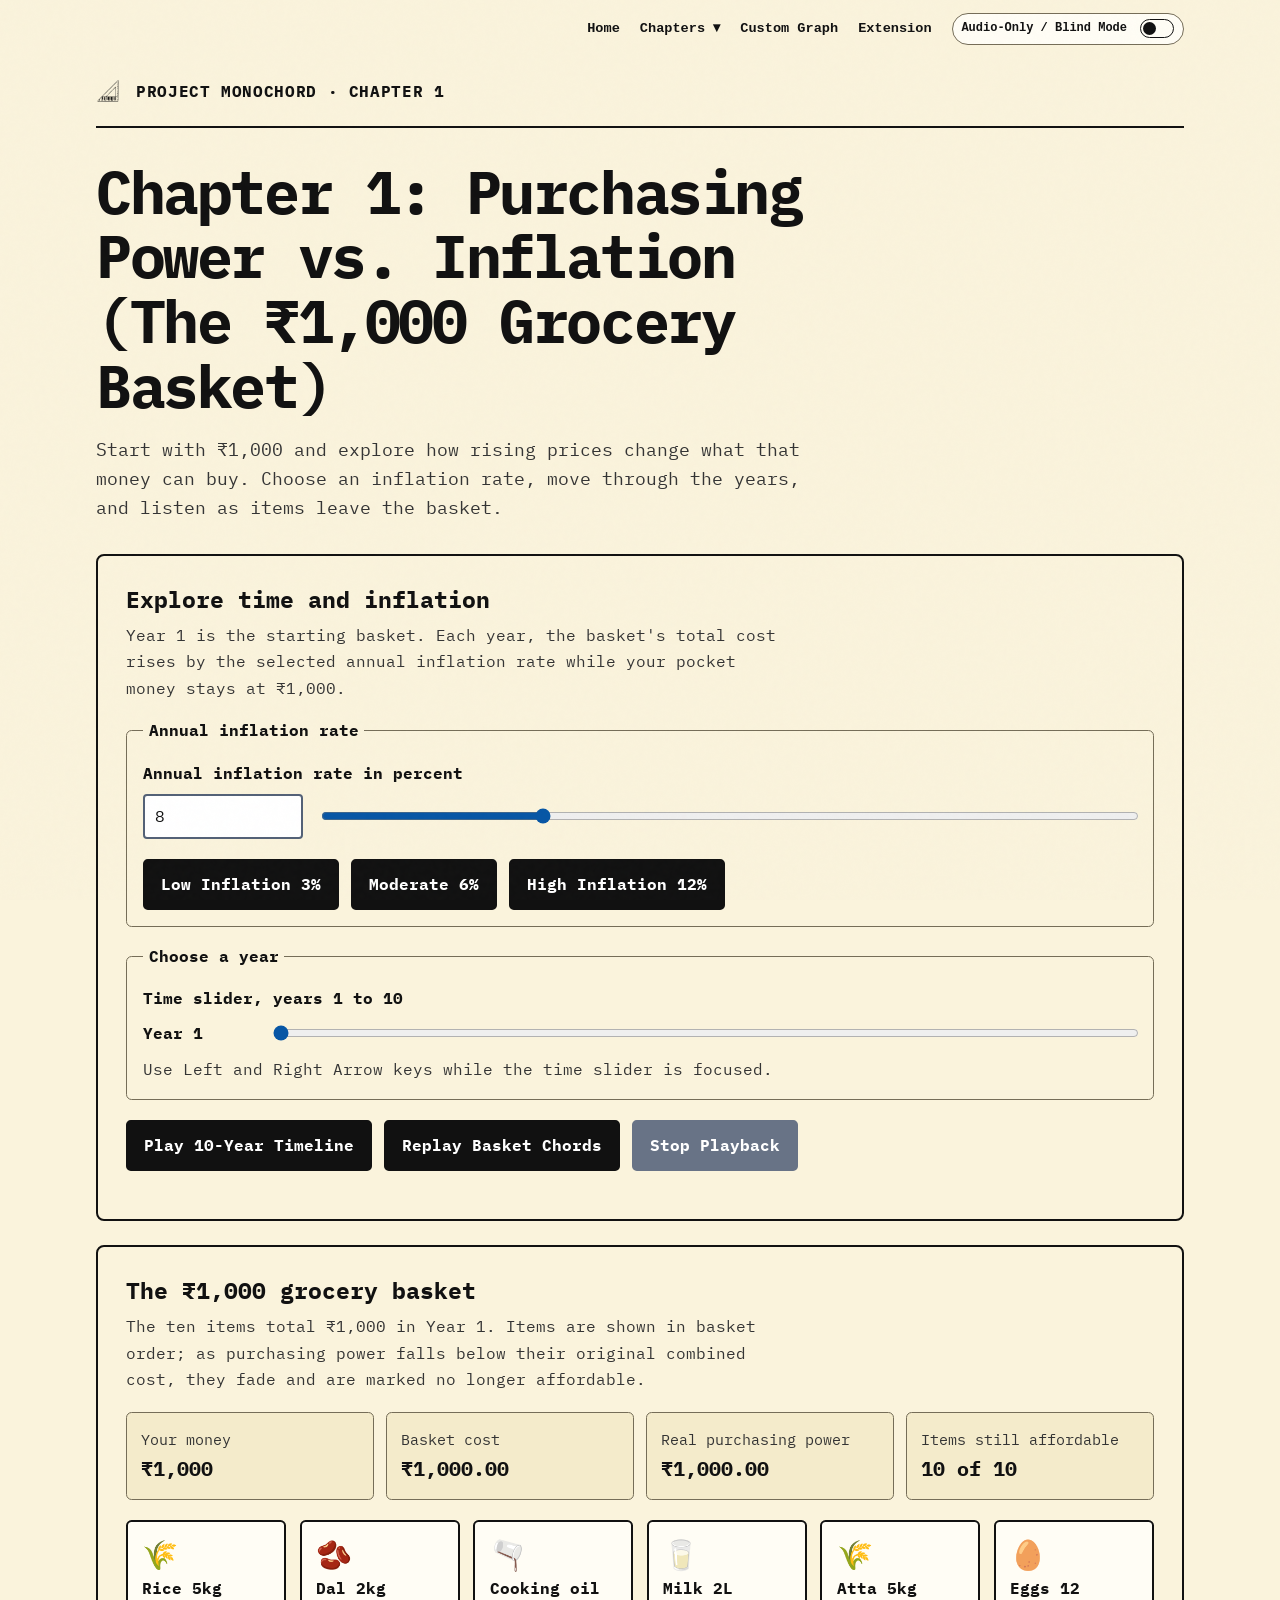
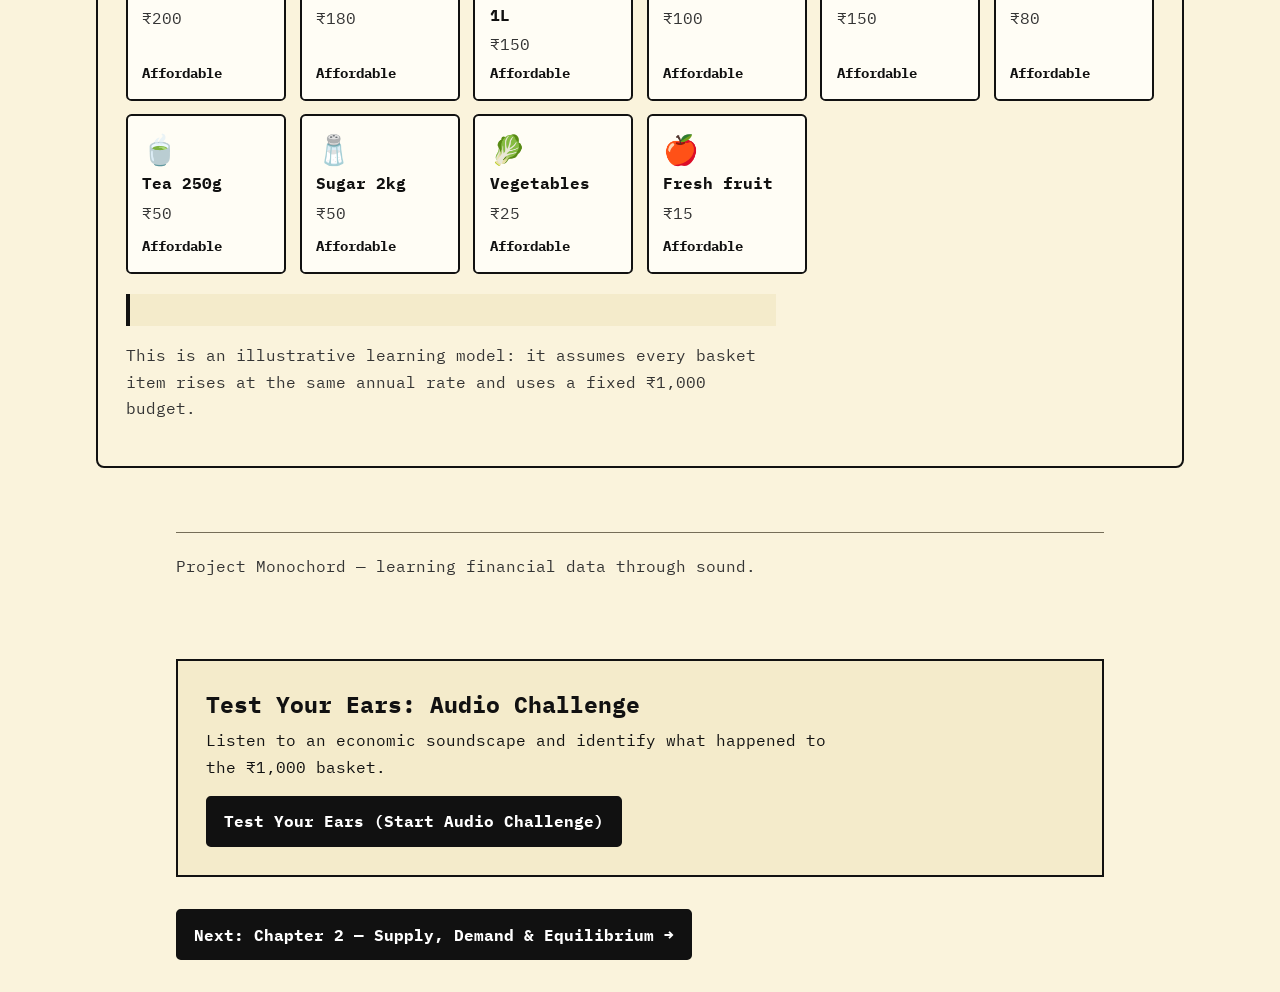
==== commit fd471c22: "Push all M and U files" ====
--- a/chapter1.html
+++ b/chapter1.html
@@ -4,6 +4,7 @@
     <meta charset="utf-8">
     <meta name="viewport" content="width=device-width, initial-scale=1">
     <meta name="theme-color" content="#FAF3DC">
+    <link rel="icon" type="image/jpeg" href="./logo.jpeg">
     <title>Chapter 1: Purchasing Power vs. Inflation | Project Monochord</title>
     <link rel="preconnect" href="https://fonts.googleapis.com">
     <link rel="preconnect" href="https://fonts.gstatic.com" crossorigin>
@@ -14,10 +15,42 @@
     <link rel="stylesheet" href="style.css">
   </head>
   <body class="chapter-page">
-    <a class="home-link" href="index.html">Back to Project Monochord Home</a>
     <a class="skip-link" href="#main-content">Skip to lesson</a>
 
+    <nav id="site-navigation" class="site-nav" aria-label="Main navigation">
+      <ul class="site-nav-links">
+        <li><a href="index.html">Home</a></li>
+        <li>
+          <details>
+            <summary>Chapters ▾</summary>
+            <ul>
+              <li><a href="chapter1.html" aria-current="page">Chapter 1: Inflation</a></li>
+              <li><a href="chapter2.html">Chapter 2: Supply &amp; Demand</a></li>
+              <li><a href="chapter3.html">Chapter 3: Currency</a></li>
+            </ul>
+          </details>
+        </li>
+        <li><a href="studio.html">Custom Graph</a></li>
+        <li><a href="extension.html">Extension</a></li>
+      </ul>
+      <div class="site-nav-switch">
+        <button
+          id="audio-mode-toggle"
+          class="audio-mode-toggle"
+          type="button"
+          role="switch"
+          aria-checked="false"
+          aria-label="Audio-Only / Blind Mode"
+        >
+          <span>Audio-Only / Blind Mode</span>
+          <span class="switch-track" aria-hidden="true"><span class="switch-thumb"></span></span>
+        </button>
+        <p id="audio-mode-status" class="audio-mode-status" role="status" aria-live="polite"></p>
+      </div>
+    </nav>
+
     <header class="site-header">
+      <img class="header-logo" src="./logo.jpeg" alt="" width="28" height="28">
       <p class="wordmark">PROJECT MONOCHORD · CHAPTER 1</p>
     </header>
 
@@ -208,7 +241,6 @@
       <a class="navigation-button" href="chapter2.html">Next: Chapter 2 — Supply, Demand &amp; Equilibrium →</a>
     </nav>
 
-    <script src="audio-challenge.js"></script>
     <script>
       (() => {
         "use strict";
@@ -447,6 +479,13 @@
           button.addEventListener("click", () => setInflation(button.dataset.rate));
         });
         window.addEventListener("monochord:stop-audio", () => stopPlayback(""));
+        window.addEventListener("monochord:audio-readout-start", () => {
+          stopPlayback("");
+          void prepareAudio();
+        });
+        window.addEventListener("monochord:audio-readout-complete", () => {
+          void playBasketChords(selectedYear, playbackToken);
+        });
         playTimelineButton.addEventListener("click", () => void playTimeline());
         replayButton.addEventListener("click", async () => {
           stopPlayback("");
@@ -460,5 +499,7 @@
         updateBasket(false);
       })();
     </script>
+    <script src="audio-challenge.js"></script>
+    <script src="audio-navigation.js"></script>
   </body>
 </html>
--- a/style.css
+++ b/style.css
@@ -4,6 +4,7 @@
         color: #111111;
         background: #FAF3DC;
         --ink: #111111;
+        --paper: #FAF3DC;
         --muted: #343434;
         --line: #756d58;
         --surface: #F4EBCB;
@@ -25,6 +26,40 @@
         background: #FAF3DC;
         color: var(--ink);
         line-height: 1.65;
+      }
+
+      body::before {
+        position: fixed;
+        z-index: 5;
+        pointer-events: none;
+        inset: 0;
+        background-image: url("data:image/svg+xml,%3Csvg viewBox='0 0 180 180' xmlns='http://www.w3.org/2000/svg'%3E%3Cfilter id='n'%3E%3CfeTurbulence type='fractalNoise' baseFrequency='.82' numOctaves='3' stitchTiles='stitch'/%3E%3C/filter%3E%3Crect width='100%25' height='100%25' filter='url(%23n)' opacity='.48'/%3E%3C/svg%3E");
+        content: "";
+        opacity: 0.04;
+      }
+
+      @media (prefers-contrast: more) {
+        body::before {
+          display: none;
+        }
+      }
+
+      body.audio-only-mode::before {
+        display: none;
+      }
+
+      body.audio-only-mode {
+        background: #FAF3DC;
+      }
+
+      body.audio-only-mode a:focus-visible,
+      body.audio-only-mode button:focus-visible,
+      body.audio-only-mode input:focus-visible,
+      body.audio-only-mode select:focus-visible,
+      body.audio-only-mode textarea:focus-visible,
+      body.audio-only-mode [tabindex="0"]:focus-visible {
+        outline: 4px solid #111;
+        outline-offset: 4px;
       }
 
       a {
@@ -39,6 +74,234 @@
       [tabindex="0"]:focus-visible {
         outline: 3px solid var(--focus);
         outline-offset: 4px;
+      }
+
+      .site-nav {
+        display: flex;
+        width: min(100% - 2rem, 68rem);
+        align-items: center;
+        justify-content: flex-end;
+        gap: 1.25rem;
+        margin: 0 auto;
+        padding-block: 0.75rem;
+        font-size: 0.85rem;
+      }
+
+      .header-brand {
+        display: flex;
+        align-items: center;
+        gap: 0.65rem;
+        color: var(--ink);
+        font-weight: 700;
+        text-decoration: none;
+      }
+
+      .header-logo {
+        width: 28px;
+        height: 28px;
+        flex: 0 0 28px;
+        object-fit: contain;
+        mix-blend-mode: multiply;
+      }
+
+      .site-nav-links {
+        display: flex;
+        flex-wrap: wrap;
+        align-items: center;
+        justify-content: flex-end;
+        gap: 1.25rem;
+        margin: 0;
+        padding: 0;
+        list-style: none;
+      }
+
+      .site-nav-links > li {
+        position: relative;
+      }
+
+      .site-nav-links > li > a,
+      .site-nav-links summary,
+      .site-nav-links ul a {
+        display: block;
+        padding: 0.35rem 0;
+        border-radius: 0.2rem;
+        color: var(--ink);
+        font-weight: 600;
+        text-decoration: none;
+      }
+
+      .site-nav-links details > ul {
+        position: absolute;
+        z-index: 20;
+        top: 100%;
+        left: 0;
+        display: none;
+        min-width: 14rem;
+        gap: 0.15rem;
+        margin: 0;
+        padding: 0.5rem 0.75rem;
+        border: 1px solid var(--line);
+        background: var(--paper);
+        box-shadow: 0 0.4rem 1rem rgb(17 17 17 / 12%);
+        list-style: none;
+      }
+
+      .site-nav-links details[open] > ul,
+      .site-nav-links details:hover > ul,
+      .site-nav-links details:focus-within > ul {
+        display: grid;
+      }
+
+      .site-nav-links > li > a:hover,
+      .site-nav-links summary:hover,
+      .site-nav-links ul a:hover {
+        background: #efe5c3;
+        text-decoration: underline;
+        text-underline-offset: 0.2em;
+      }
+
+      .site-nav-links summary {
+        cursor: pointer;
+      }
+
+      .site-nav-links ul a {
+        font-size: 0.82rem;
+        font-weight: 500;
+      }
+
+      .site-nav-switch {
+        display: flex;
+        align-items: center;
+      }
+
+      .audio-mode-toggle {
+        display: inline-flex;
+        min-height: 2.5rem;
+        align-items: center;
+        justify-content: space-between;
+        gap: 0.8rem;
+        padding: 0.35rem 0.7rem;
+        border: 1px solid var(--line);
+        border-radius: 999px;
+        background: #fffdf5;
+        color: var(--ink);
+        font: inherit;
+        font-size: 0.85rem;
+        font-weight: 600;
+        text-align: left;
+        cursor: pointer;
+      }
+
+      .site-nav-switch .audio-mode-toggle {
+        min-height: 2rem;
+        padding: 0.25rem 0.55rem;
+        font-size: 0.75rem;
+      }
+
+      .audio-mode-toggle:hover {
+        background: #efe5c3;
+      }
+
+      button.audio-mode-toggle:hover:not(:disabled) {
+        background: #efe5c3;
+        color: var(--ink);
+      }
+
+      .audio-mode-toggle[aria-checked="true"] {
+        border-color: var(--ink);
+        background: var(--ink);
+        color: #fff;
+      }
+
+      button.audio-mode-toggle[aria-checked="true"]:hover:not(:disabled) {
+        background: #343434;
+        color: #fff;
+      }
+
+      .switch-track {
+        display: inline-flex;
+        width: 2.15rem;
+        height: 1.2rem;
+        flex: 0 0 2.15rem;
+        align-items: center;
+        padding: 0.12rem;
+        border: 1px solid currentColor;
+        border-radius: 999px;
+      }
+
+      .switch-thumb {
+        width: 0.82rem;
+        height: 0.82rem;
+        border-radius: 50%;
+        background: currentColor;
+        transition: transform 160ms ease;
+      }
+
+      .audio-mode-toggle[aria-checked="true"] .switch-thumb {
+        transform: translateX(0.9rem);
+      }
+
+      .audio-mode-status {
+        margin: 0;
+        color: #343434;
+        font-size: 0.75rem;
+      }
+
+      .hero {
+        background: transparent;
+      }
+
+      .hero-logo {
+        mix-blend-mode: multiply !important;
+        background-color: transparent !important;
+        border: none !important;
+        box-shadow: none !important;
+        width: 92px;
+        height: auto;
+        display: block;
+        margin: 0 auto 1rem auto;
+      }
+
+      .blind-toggle-wrapper {
+        display: flex;
+        align-items: center;
+        justify-content: center;
+        gap: 0.75rem;
+        margin: 1.25rem auto 0;
+        font-weight: 600;
+      }
+
+      .pill-switch {
+        appearance: none !important;
+        -webkit-appearance: none !important;
+        width: 52px !important;
+        height: 28px !important;
+        min-height: 28px !important;
+        border-radius: 999px !important;
+        border: 2px solid #111111 !important;
+        background: transparent !important;
+        padding: 2px !important;
+        position: relative !important;
+        display: inline-flex !important;
+        align-items: center !important;
+        cursor: pointer !important;
+      }
+
+      .pill-knob {
+        width: 20px;
+        height: 20px;
+        border-radius: 50%;
+        background: #111111;
+        transition: transform 0.25s ease;
+      }
+
+      .pill-switch[aria-checked="true"] {
+        background: #111111 !important;
+      }
+
+      .pill-switch[aria-checked="true"] .pill-knob {
+        background: #FAF3DC;
+        transform: translateX(24px);
       }
 
       .skip-link {
@@ -65,8 +328,15 @@
       }
 
       .site-header {
+        display: flex;
+        align-items: center;
+        gap: 0.75rem;
         padding-block: 1.25rem;
         border-bottom: 2px solid var(--ink);
+      }
+
+      .site-header .wordmark {
+        margin: 0;
       }
 
       .wordmark {
@@ -395,6 +665,9 @@
 
       .landing-hero-copy {
         width: min(100%, 68rem);
+        background: transparent;
+        border: none;
+        box-shadow: none;
       }
 
       .landing-title {
@@ -576,10 +849,16 @@
       }
 
       .home-link {
-        display: inline-block;
+        display: inline-flex;
+        align-items: center;
+        gap: 0.5rem;
         margin: 1rem max(1rem, calc((100% - 68rem) / 2));
         padding: 0.5rem 0;
         font-weight: 700;
+      }
+
+      .home-link img {
+        flex: 0 0 28px;
       }
 
       .lesson-navigation {
@@ -655,6 +934,36 @@
 
       .ears-challenge [hidden] {
         display: none !important;
+      }
+
+      @media (max-width: 760px) {
+        .site-nav {
+          flex-wrap: wrap;
+          gap: 0.65rem;
+          padding-block: 0.5rem;
+        }
+
+        .site-nav-links {
+          flex: 1 1 100%;
+          column-gap: 0.85rem;
+          row-gap: 0.25rem;
+        }
+
+        .site-nav-switch {
+          margin-left: auto;
+        }
+
+        .site-nav-links details > ul {
+          right: 0;
+          left: auto;
+        }
+      }
+
+      @media (prefers-reduced-motion: reduce) {
+        .switch-thumb,
+        .pill-knob {
+          transition: none;
+        }
       }
 
       .chapter-page {
